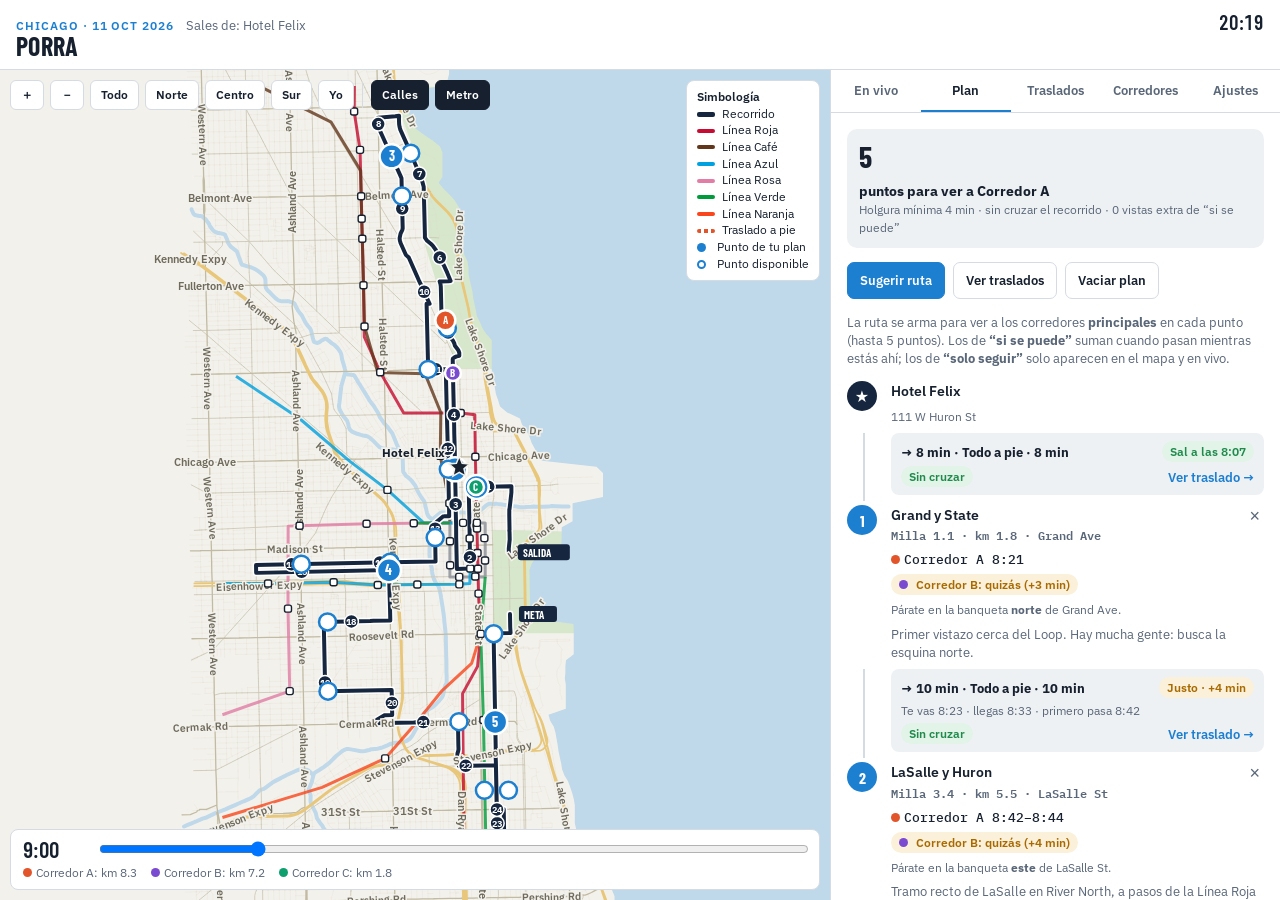
==== index.html @ 317a290d "Porra Chicago 2026: PWA con prioridades, proyección de ritmo, traslados sin cruzar el recorrido y mo" ====
<!doctype html>
<html lang="es">
<head>
<meta charset="utf-8">
<meta name="viewport" content="width=device-width, initial-scale=1, viewport-fit=cover">
<title>Porra · Maratón de Chicago</title>
<meta name="description" content="Asistente de porra para el Maratón de Chicago 2026: dónde ver a tus corredores, cómo moverte y si vas a tiempo.">
<meta name="theme-color" content="#16263F">
<link rel="manifest" href="manifest.webmanifest">
<link rel="icon" href="icons/icon-192.png">
<link rel="apple-touch-icon" href="icons/icon-192.png">
<meta name="apple-mobile-web-app-capable" content="yes">
<meta name="apple-mobile-web-app-status-bar-style" content="black-translucent">
<meta name="apple-mobile-web-app-title" content="Porra">
<link rel="preconnect" href="https://fonts.googleapis.com">
<link rel="stylesheet" href="https://fonts.googleapis.com/css2?family=Barlow+Condensed:wght@600;700&family=IBM+Plex+Sans:wght@400;500;600&family=IBM+Plex+Mono:wght@500&display=swap">
<link rel="stylesheet" href="css/app.css">
</head>
<body>
<div class="app" id="app">
<header>
  <div>
    <div class="race">Chicago · 11 oct 2026</div>
    <h1>Porra</h1>
  </div>
  <span class="sub" id="startLabel"></span>
  <div class="clock" id="clock"></div>
</header>
<div class="main">
  <div class="mapwrap" id="mapwrap">
    <svg id="map" role="img" aria-label="Mapa de calles con la ruta del maratón, estaciones del metro, tus puntos y corredores"></svg>
    <div class="ctrl">
      <button id="zin" aria-label="Acercar">＋</button>
      <button id="zout" aria-label="Alejar">－</button>
      <button data-view="all">Todo</button>
      <button data-view="north">Norte</button>
      <button data-view="center">Centro</button>
      <button data-view="south">Sur</button>
      <button id="vMe">Yo</button>
      <span class="sep"></span>
      <button id="tgStreets" aria-pressed="true">Calles</button>
      <button id="tgCTA" aria-pressed="true">Metro</button>
    </div>
    <div class="pickbar" id="pickbar" hidden><span id="picktext">Toca el mapa</span><button class="btn sm" id="pickcancel">Cancelar</button></div>
    <div class="hlbar" id="hlbar" hidden><span id="hltext"></span><button class="btn sm" id="hlclear">Quitar ruta</button></div>
    <details class="legend" id="legend">
      <summary>Simbología</summary>
      <div class="lg"><i style="background:var(--course);height:5px"></i>Recorrido</div>
      <div class="lg"><i style="background:#C60C30"></i>Línea Roja</div>
      <div class="lg"><i style="background:#62361B"></i>Línea Café</div>
      <div class="lg"><i style="background:#00A1DE"></i>Línea Azul</div>
      <div class="lg"><i style="background:#E27EA6"></i>Línea Rosa</div>
      <div class="lg"><i style="background:#009B3A"></i>Línea Verde</div>
      <div class="lg"><i style="background:#F9461C"></i>Línea Naranja</div>
      <div class="lg"><i style="background:repeating-linear-gradient(90deg,var(--hl) 0 4px,transparent 4px 7px)"></i>Traslado a pie</div>
      <div class="lg"><span class="dot" style="background:var(--accent)"></span>Punto de tu plan</div>
      <div class="lg"><span class="dot" style="background:var(--pin);border:2px solid var(--accent)"></span>Punto disponible</div>
    </details>
    <div class="scrub" id="scrubbox">
      <div class="t" id="scrubT">9:00</div>
      <input type="range" id="scrub" min="440" max="900" step="1" value="540" aria-label="Hora para ver dónde van los corredores">
      <div class="where" id="scrubW"></div>
    </div>
  </div>
  <div class="panel" id="panel">
    <div class="tabs" role="tablist">
      <button role="tab" id="tab-live" aria-selected="false">En vivo</button>
      <button role="tab" id="tab-plan" aria-selected="true">Plan</button>
      <button role="tab" id="tab-tr" aria-selected="false">Traslados</button>
      <button role="tab" id="tab-run" aria-selected="false">Corredores</button>
      <button role="tab" id="tab-set" aria-selected="false">Ajustes</button>
    </div>
    <section class="sec" id="pane-live" hidden></section>
    <section class="sec" id="pane-plan"></section>
    <section class="sec" id="pane-tr" hidden></section>
    <section class="sec" id="pane-run" hidden></section>
    <section class="sec" id="pane-set" hidden></section>
  </div>
</div>
</div>
<div class="toasts" id="toasts" aria-live="polite"></div>
<noscript>Esta app necesita JavaScript.</noscript>
<script type="module" src="js/main.js"></script>
</body>
</html>
---- css/app.css ----
/* Layout: street map as a wayfinding board on the left, race-day plan sheet on the right; stacks on phones. */
:root{
  --bg:#EEF1F4; --panel:#FFFFFF; --fg:#16202E; --muted:#5A6778; --line:#D5DBE3;
  --land:#F3F1EB; --water:#BFD9EA; --park:#D6E7CB; --st-l:#DDD9CE; --st-c:#CFCAB9; --st-a:#C2BBA3; --st-x:#E8C77A; --label:#6E6A5C; --label-halo:#F3F1EB;
  --course:#16263F; --halo:#FFFFFF; --accent:#1C7FD0; --accent-ink:#FFFFFF; --hl:#E2552B;
  --ra:#E2552B; --rb:#7A4BD0; --ok:#1F8A4C; --ok-bg:#E2F3E8; --warn:#A86A00; --warn-bg:#FBF0D9; --bad:#C0322B; --bad-bg:#FBE3E1;
  --pin:#FFFFFF; --chip:#EEF1F4;
  --f-display:"Barlow Condensed","Arial Narrow",system-ui,sans-serif;
  --f-body:"IBM Plex Sans",system-ui,-apple-system,"Segoe UI",sans-serif;
  --f-mono:"IBM Plex Mono",ui-monospace,Menlo,monospace;
}
@media (prefers-color-scheme: dark){:root:not([data-theme="light"]){
  --bg:#0F151E; --panel:#161E2A; --fg:#E6ECF3; --muted:#9AA7B8; --line:#2A3544;
  --land:#1A212B; --water:#123049; --park:#1B2F22; --st-l:#29313C; --st-c:#343D49; --st-a:#46505E; --st-x:#6B5A2E; --label:#8E99A8; --label-halo:#1A212B;
  --course:#8FC8F2; --halo:#0F151E; --accent:#4BA3EA; --accent-ink:#08121E; --hl:#FF7A50;
  --ra:#FF7A50; --rb:#A987F2; --ok:#5CC98A; --ok-bg:#15301F; --warn:#E3AE4A; --warn-bg:#33280F; --bad:#FF7A70; --bad-bg:#3A1A18;
  --pin:#1A222D; --chip:#1F2937; color-scheme:dark}}
:root[data-theme="dark"]{
  --bg:#0F151E; --panel:#161E2A; --fg:#E6ECF3; --muted:#9AA7B8; --line:#2A3544;
  --land:#1A212B; --water:#123049; --park:#1B2F22; --st-l:#29313C; --st-c:#343D49; --st-a:#46505E; --st-x:#6B5A2E; --label:#8E99A8; --label-halo:#1A212B;
  --course:#8FC8F2; --halo:#0F151E; --accent:#4BA3EA; --accent-ink:#08121E; --hl:#FF7A50;
  --ra:#FF7A50; --rb:#A987F2; --ok:#5CC98A; --ok-bg:#15301F; --warn:#E3AE4A; --warn-bg:#33280F; --bad:#FF7A70; --bad-bg:#3A1A18;
  --pin:#1A222D; --chip:#1F2937; color-scheme:dark}
[hidden]{display:none!important}
html,body{height:100%}
body{background:var(--bg);color:var(--fg);font-family:var(--f-body);font-size:14px;line-height:1.45}
*{box-sizing:border-box}
.app{display:grid;grid-template-rows:auto 1fr;height:100%}
header{display:flex;align-items:baseline;gap:12px;flex-wrap:wrap;padding:10px 16px;border-bottom:1px solid var(--line);background:var(--panel)}
header h1{font-family:var(--f-display);font-weight:700;font-size:26px;letter-spacing:.01em;margin:0;text-transform:uppercase;line-height:1}
header .sub{color:var(--muted);font-size:13px}
.main{display:grid;grid-template-columns:minmax(0,1fr) 450px;min-height:0}
.mapwrap{position:relative;min-height:0;background:var(--land);overflow:hidden;touch-action:none}
svg#map{width:100%;height:100%;display:block;cursor:grab;user-select:none;-webkit-user-select:none}
svg#map.drag{cursor:grabbing}
.panel{background:var(--panel);border-left:1px solid var(--line);overflow-y:auto;min-height:0}
@media (max-width:900px){
  .app{height:auto}
  .main{grid-template-columns:1fr}
  .mapwrap{height:66svh;min-height:430px}
  .panel{border-left:0;border-top:1px solid var(--line);overflow:visible}
}
.ctrl{position:absolute;top:10px;left:10px;display:flex;gap:6px;flex-wrap:wrap;max-width:calc(100% - 20px)}
.ctrl button{font:600 12px/1 var(--f-body);border:1px solid var(--line);background:var(--panel);color:var(--fg);padding:8px 10px;border-radius:6px;cursor:pointer}
.ctrl button:hover{border-color:var(--accent)}
.ctrl button[aria-pressed="true"]{background:var(--fg);color:var(--panel);border-color:var(--fg)}
.ctrl .sep{width:1px;background:var(--line);margin:2px 2px}
button:focus-visible,input:focus-visible,select:focus-visible,.pin:focus-visible{outline:2px solid var(--accent);outline-offset:2px}
.legend{position:absolute;right:10px;top:10px;background:var(--panel);border:1px solid var(--line);border-radius:8px;padding:8px 10px;font-size:11.5px;display:grid;gap:4px;max-width:190px}
.legend summary{cursor:pointer;font-weight:600;list-style:none}
.legend summary::-webkit-details-marker{display:none}
.lg{display:flex;align-items:center;gap:7px}
.lg i{display:inline-block;width:18px;height:4px;border-radius:2px;flex:none}
.hlbar[hidden]{display:none}
.hlbar{position:absolute;left:10px;right:10px;bottom:92px;background:var(--panel);border:1px solid var(--hl);border-radius:8px;padding:8px 10px;font-size:12.5px;display:flex;gap:10px;align-items:center;justify-content:space-between}
@media (max-width:900px){.ctrl{max-width:calc(100% - 128px)}.hlbar{bottom:100px}}
.scrub{position:absolute;left:10px;right:10px;bottom:10px;background:var(--panel);border:1px solid var(--line);border-radius:8px;padding:8px 12px;display:grid;grid-template-columns:auto 1fr;gap:4px 12px;align-items:center}
.scrub .t{font:600 22px/1 var(--f-display);font-variant-numeric:tabular-nums;min-width:62px}
.scrub input{width:100%}
.scrub .where{grid-column:1/-1;font-size:12px;color:var(--muted);display:flex;gap:14px;flex-wrap:wrap}
.dot{display:inline-block;width:9px;height:9px;border-radius:50%;margin-right:4px;vertical-align:0}
.tabs{display:flex;position:sticky;top:0;z-index:2;background:var(--panel);border-bottom:1px solid var(--line)}
.tabs button{flex:1;font:600 13px var(--f-body);padding:12px 4px;border:0;background:none;color:var(--muted);cursor:pointer;border-bottom:2px solid transparent}
.tabs button[aria-selected="true"]{color:var(--fg);border-bottom-color:var(--accent)}
.sec{padding:16px;display:grid;gap:14px}
h2{font:700 19px/1.1 var(--f-display);text-transform:uppercase;letter-spacing:.03em;margin:0}
h3{font:600 14px var(--f-body);margin:0}
.note{font-size:12.5px;color:var(--muted);margin:0}
.runner{border:1px solid var(--line);border-radius:10px;padding:12px;display:grid;gap:10px}
.runner .hd{display:flex;align-items:center;gap:8px}
.runner .sw{width:12px;height:12px;border-radius:50%}
.grid2{display:grid;grid-template-columns:1fr 1fr;gap:10px}
label{display:grid;gap:4px;font-size:12px;color:var(--muted);min-width:0}
input[type=text],input[type=time],input[type=number],select{font:500 14px var(--f-body);color:var(--fg);background:var(--bg);border:1px solid var(--line);border-radius:6px;padding:7px 8px;width:100%;min-width:0}
.derived{font:500 12.5px var(--f-mono);color:var(--fg);background:var(--chip);border-radius:6px;padding:6px 8px}
.chk{display:flex;gap:8px;align-items:center;color:var(--fg);font-size:13px}
.live{display:grid;gap:8px;padding:10px;border-radius:8px;background:var(--chip)}
.btnrow{display:flex;gap:8px;flex-wrap:wrap}
.btn{font:600 13px var(--f-body);border:1px solid var(--line);background:var(--panel);color:var(--fg);padding:9px 12px;border-radius:7px;cursor:pointer}
.btn.primary{background:var(--accent);color:var(--accent-ink);border-color:var(--accent)}
.btn.sm{padding:6px 10px;font-size:12px}
.summary{display:flex;gap:10px;align-items:center;flex-wrap:wrap;padding:12px;border-radius:10px;background:var(--chip)}
.summary .big{font:700 30px/1 var(--f-display)}
.chip{display:inline-flex;align-items:center;gap:4px;font:600 11.5px var(--f-body);padding:3px 8px;border-radius:99px;white-space:nowrap}
.chip.ok{background:var(--ok-bg);color:var(--ok)}.chip.warn{background:var(--warn-bg);color:var(--warn)}.chip.bad{background:var(--bad-bg);color:var(--bad)}
.stop{display:grid;grid-template-columns:34px minmax(0,1fr);gap:0 10px}
.num{width:30px;height:30px;border-radius:50%;background:var(--accent);color:var(--accent-ink);display:grid;place-items:center;font:700 16px var(--f-display);flex:none}
.num.home{background:var(--course);color:var(--halo)}
.stop .rail{grid-column:1;justify-self:center;width:2px;background:var(--line);margin:4px 0}
.stop .body{min-width:0;display:grid;gap:6px;padding-bottom:4px}
.stop .ttl{display:flex;justify-content:space-between;gap:8px;align-items:start}
.stop .ttl b{font-weight:600}
.mile{font:600 12px var(--f-mono);color:var(--muted)}
.times{display:flex;gap:12px;flex-wrap:wrap;font:500 13px var(--f-mono)}
.leg{grid-column:2;font-size:12.5px;padding:8px 10px;border-radius:8px;background:var(--chip);display:grid;gap:4px;margin:4px 0 10px}
.leg .row{display:flex;justify-content:space-between;gap:8px;align-items:center;flex-wrap:wrap}
.linkbtn{border:0;background:none;color:var(--accent);font:600 12.5px var(--f-body);padding:0;cursor:pointer;text-align:left}
.x{border:0;background:none;color:var(--muted);cursor:pointer;font-size:18px;line-height:1;padding:2px 4px}
.spotlist{display:grid;gap:8px}
.spot{border:1px solid var(--line);border-radius:10px;padding:10px 12px;display:grid;gap:5px}
.spot.sel{border-color:var(--accent);box-shadow:inset 3px 0 0 var(--accent)}
.spot .top{display:flex;justify-content:space-between;gap:8px;align-items:center}
.tip{font-size:12.5px;color:var(--muted)}
.sets{display:grid;grid-template-columns:1fr 1fr;gap:10px}
.small{font-size:12px;color:var(--muted)}
ul.facts{margin:0;padding-left:18px;display:grid;gap:6px;font-size:13px}
/* transfers */
.tcard{border:1px solid var(--line);border-radius:12px;overflow:hidden}
.tcard.on{border-color:var(--hl)}
.thead{display:flex;gap:10px;align-items:center;padding:12px;background:var(--chip);flex-wrap:wrap}
.thead .pair{display:flex;align-items:center;gap:6px;font:700 15px var(--f-display);text-transform:uppercase;letter-spacing:.02em}
.thead .grow{flex:1;min-width:0}
.tsum{display:grid;grid-template-columns:repeat(3,minmax(0,1fr));gap:1px;background:var(--line);border-top:1px solid var(--line);border-bottom:1px solid var(--line)}
.tsum div{background:var(--panel);padding:8px 10px;display:grid;gap:2px}
.tsum b{font:600 18px/1 var(--f-display);font-variant-numeric:tabular-nums}
.tsum span{font-size:11px;color:var(--muted);text-transform:uppercase;letter-spacing:.05em}
ol.steps{list-style:none;margin:0;padding:12px;display:grid;gap:0}
ol.steps li{display:grid;grid-template-columns:52px 22px minmax(0,1fr);gap:0 8px;position:relative}
ol.steps .clk{font:500 12.5px var(--f-mono);color:var(--muted);padding-top:1px;text-align:right}
ol.steps .ic{display:grid;justify-items:center}
ol.steps .ic i{width:14px;height:14px;border-radius:50%;border:3px solid var(--fg);background:var(--panel);margin-top:2px;flex:none}
ol.steps .ic::after{content:"";width:3px;flex:1;min-height:14px;background:var(--seg,var(--line))}
ol.steps li.walk .ic::after{background:repeating-linear-gradient(var(--muted) 0 3px,transparent 3px 7px);width:2px}
ol.steps li:last-child .ic::after{display:none}
ol.steps .tx{padding-bottom:12px;font-size:13px;display:grid;gap:3px}
ol.steps .tx .s{font-size:12px;color:var(--muted)}
.lchip{display:inline-block;font:700 11px var(--f-body);color:#fff;padding:2px 7px;border-radius:4px;margin-right:4px}
.warnbox{margin:0 12px 12px;padding:8px 10px;border-radius:8px;background:var(--warn-bg);color:var(--warn);font-size:12.5px}
.tfoot{display:flex;gap:8px;flex-wrap:wrap;padding:0 12px 12px}
fieldset.opts{border:0;margin:0;padding:10px 12px 0;display:grid;gap:6px}
fieldset.opts legend{padding:0 0 4px}
.opt{display:grid;grid-template-columns:auto minmax(0,1fr);gap:10px;align-items:start;border:1px solid var(--line);border-radius:9px;padding:9px 10px;cursor:pointer;color:var(--fg);font-size:13px}
.opt.sel{border-color:var(--accent);box-shadow:inset 3px 0 0 var(--accent)}
.opt input{margin-top:3px}
.ob{display:grid;gap:4px;min-width:0}
.orow{display:flex;justify-content:space-between;gap:8px;align-items:center;flex-wrap:wrap}
.omin{font:700 17px var(--f-display);font-variant-numeric:tabular-nums}
.ochips{display:flex;gap:4px;flex-wrap:wrap}
ol.steps ul.dirs li{display:list-item;grid-template-columns:none;position:static}
ul.dirs{margin:4px 0 0;padding-left:16px;display:grid;gap:2px;font-size:12.5px;color:var(--fg)}
ul.dirs li.x{color:var(--warn);font-weight:500}
@media (prefers-reduced-motion:reduce){*{transition:none!important}}

/* ---- app shell additions ---- */
html,body{margin:0}
body{-webkit-font-smoothing:antialiased;-webkit-tap-highlight-color:transparent}
:root{padding-top:env(safe-area-inset-top,0px)}
header .race{font:600 12px var(--f-body);color:var(--accent);text-transform:uppercase;letter-spacing:.08em}
header .clock{margin-left:auto;font:600 20px var(--f-display);font-variant-numeric:tabular-nums;display:flex;gap:8px;align-items:center}
header .clock .sim{font:600 10.5px var(--f-body);background:var(--warn-bg);color:var(--warn);padding:2px 6px;border-radius:99px;text-transform:uppercase;letter-spacing:.05em}
svg#map.picking{cursor:crosshair}
.pickbar{position:absolute;left:10px;right:10px;top:52px;background:var(--accent);color:var(--accent-ink);border-radius:8px;padding:10px 12px;font-weight:600;display:flex;justify-content:space-between;align-items:center;gap:10px}
.tabs button{font-size:12.5px}
@media (max-width:900px){.mapwrap{height:46svh;min-height:340px}.app.livemode .mapwrap{height:34svh;min-height:260px}}
/* segmented */
.seg{display:inline-flex;border:1px solid var(--line);border-radius:8px;overflow:hidden}
.seg button{border:0;background:var(--panel);color:var(--muted);font:600 12px var(--f-body);padding:7px 10px;cursor:pointer}
.seg button+button{border-left:1px solid var(--line)}
.seg button[aria-pressed="true"]{background:var(--fg);color:var(--panel)}
.prio1{background:var(--accent);color:var(--accent-ink)}.prio2{background:var(--chip);color:var(--fg)}.prio3{background:transparent;color:var(--muted);border:1px solid var(--line)}
.pchip{font:700 10.5px var(--f-body);padding:2px 7px;border-radius:99px;text-transform:uppercase;letter-spacing:.04em}
.runner .hd{justify-content:space-between;flex-wrap:wrap}
.runner .hd .who{display:flex;gap:8px;align-items:center;min-width:0}
.runner input.color{width:28px;height:28px;padding:0;border:0;background:none}
.cps{display:grid;grid-template-columns:repeat(auto-fill,minmax(118px,1fr));gap:6px}
.cp{display:grid;grid-template-columns:1fr auto;gap:4px;align-items:center;border:1px solid var(--line);border-radius:8px;padding:5px 6px}
.cp.done{border-color:var(--ok);background:var(--ok-bg)}
.cp b{font:600 12px var(--f-body)}
.cp .v{grid-column:1/-1;display:flex;gap:4px}
.cp input[type=time]{padding:4px 5px;font-size:13px}
.cp .exp{font:500 11px var(--f-mono);color:var(--muted)}
.btn.xs{padding:4px 7px;font-size:11.5px;border-radius:6px}
.btn.danger{color:var(--bad);border-color:var(--bad)}
.stat{display:grid;grid-template-columns:repeat(3,minmax(0,1fr));gap:1px;background:var(--line);border-radius:8px;overflow:hidden}
.stat div{background:var(--panel);padding:7px 9px;display:grid;gap:1px}
.stat span{font-size:10.5px;color:var(--muted);text-transform:uppercase;letter-spacing:.05em}
.stat b{font:600 15px var(--f-mono)}
/* live */
.livecard{border-radius:14px;padding:14px;display:grid;gap:10px;border:2px solid var(--line)}
.livecard.ok{border-color:var(--ok)}.livecard.tight{border-color:var(--warn)}.livecard.late{border-color:var(--bad)}
.livecard .top{display:flex;gap:10px;align-items:center}
.livecard .top .grow{flex:1;min-width:0}
.bigslack{font:700 44px/0.95 var(--f-display);font-variant-numeric:tabular-nums}
.bigslack.ok{color:var(--ok)}.bigslack.tight{color:var(--warn)}.bigslack.late{color:var(--bad)}
.bigslack small{display:block;font:600 11px var(--f-body);text-transform:uppercase;letter-spacing:.06em;color:var(--muted)}
.instr{font-size:14px;padding:10px 12px;border-radius:10px;background:var(--chip)}
.phase{display:flex;gap:6px;flex-wrap:wrap}
.phase button{flex:1 1 auto;border:1px solid var(--line);background:var(--panel);color:var(--fg);border-radius:8px;padding:9px 8px;font:600 12.5px var(--f-body);cursor:pointer}
.phase button[aria-pressed="true"]{background:var(--fg);color:var(--panel);border-color:var(--fg)}
.lr{display:grid;grid-template-columns:auto minmax(0,1fr) auto;gap:10px;align-items:center;padding:10px 0;border-bottom:1px solid var(--line)}
.lr:last-child{border-bottom:0}
.lr .sw{width:12px;height:12px;border-radius:50%}
.lr .nm{font-weight:600}
.lr .meta{font-size:12px;color:var(--muted)}
.feed{display:grid;gap:6px}
.feed .it{font-size:12.5px;padding:7px 9px;border-radius:8px;background:var(--chip)}
.feed .it.l2{background:var(--warn-bg)}.feed .it.l3{background:var(--bad-bg)}
.feed .it time{font:500 11px var(--f-mono);color:var(--muted);margin-right:6px}
.toasts{position:fixed;left:50%;transform:translateX(-50%);bottom:calc(16px + env(safe-area-inset-bottom,0px));z-index:50;display:grid;gap:8px;width:min(520px,calc(100% - 32px))}
.toast{background:var(--fg);color:var(--panel);padding:11px 14px;border-radius:10px;font-size:13.5px;box-shadow:0 6px 24px rgb(0 0 0 / .25)}
.toast.tight{background:var(--warn);color:#fff}.toast.late{background:var(--bad);color:#fff}
.gpsline{font-size:12px;color:var(--muted);display:flex;gap:10px;flex-wrap:wrap;align-items:center}
.dotlive{width:8px;height:8px;border-radius:50%;background:var(--ok);display:inline-block;animation:pulse 1.6s infinite}
@keyframes pulse{50%{opacity:.3}}
@media (prefers-reduced-motion:reduce){.dotlive{animation:none}}
.searchres{display:grid;gap:4px}
.searchres button{text-align:left;border:1px solid var(--line);background:var(--panel);color:var(--fg);border-radius:8px;padding:8px 10px;cursor:pointer;font-size:13px}
details.box{border:1px solid var(--line);border-radius:10px;padding:10px 12px}
details.box summary{cursor:pointer;font-weight:600}
.kv{display:grid;grid-template-columns:auto 1fr;gap:4px 12px;font-size:13px}
@media (max-width:600px){
  header{padding:8px 16px;gap:8px;align-items:center;flex-wrap:nowrap}
  header h1{font-size:22px}
  header .sub{display:none}
  header .clock{font-size:18px}
  .ctrl [data-view="north"],.ctrl [data-view="center"],.ctrl [data-view="south"],.ctrl .sep{display:none}
  .ctrl button{padding:7px 9px}
  .legend{font-size:11px}
  .toast{font-size:13px;padding:9px 12px}
  .bigslack{font-size:38px}
}
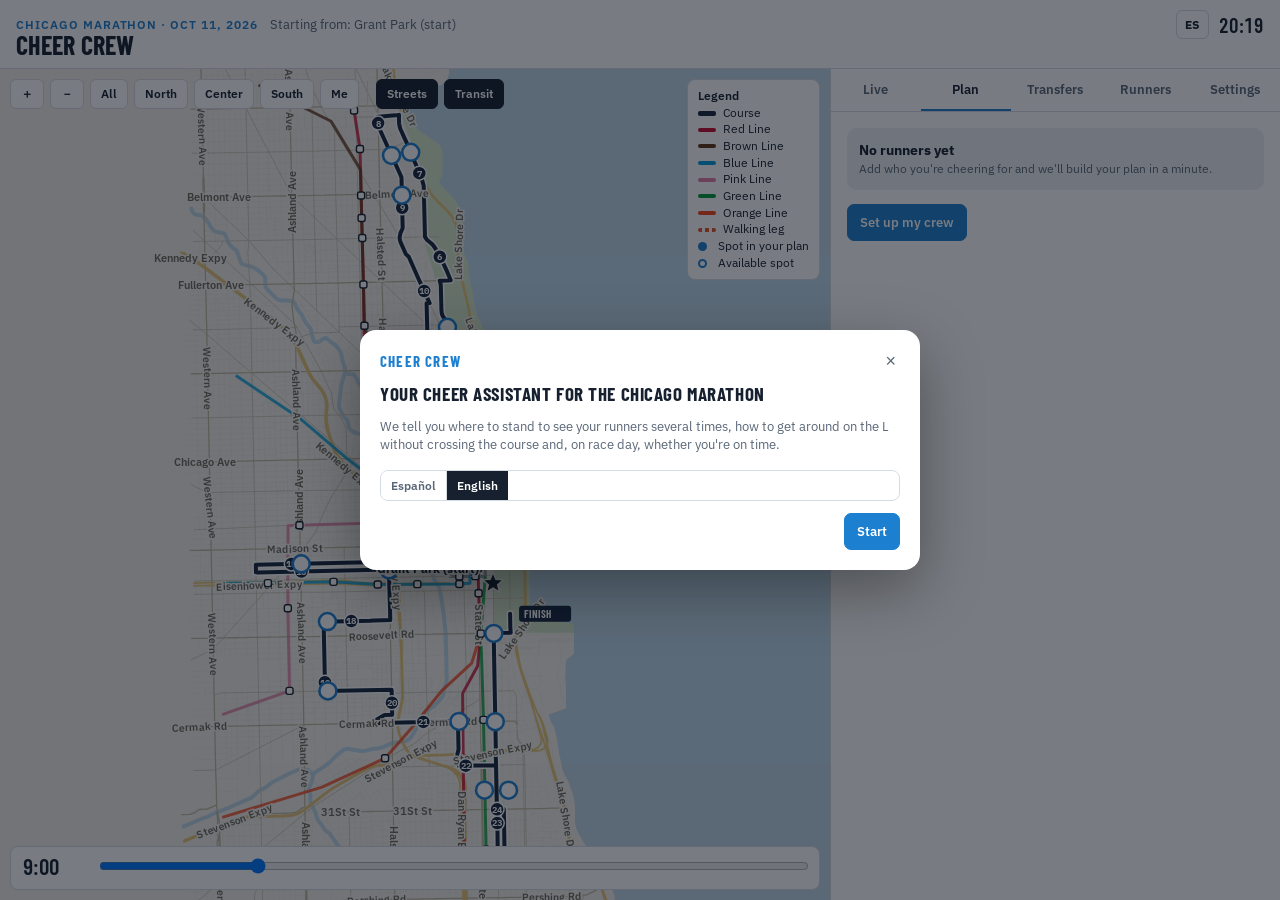
==== commit 79cca679: "Cheer Crew v2: bienvenida guiada, inglés/español, compartir plan por link, corrales, alarma de llega" ====
--- a/index.html
+++ b/index.html
@@ -3,15 +3,15 @@
 <head>
 <meta charset="utf-8">
 <meta name="viewport" content="width=device-width, initial-scale=1, viewport-fit=cover">
-<title>Porra · Maratón de Chicago</title>
-<meta name="description" content="Asistente de porra para el Maratón de Chicago 2026: dónde ver a tus corredores, cómo moverte y si vas a tiempo.">
+<title>Cheer Crew · Chicago Marathon</title>
+<meta name="description" content="Cheer Crew: your spectator assistant for the 2026 Chicago Marathon — where to cheer, how to get around by CTA, and whether you are on time.">
 <meta name="theme-color" content="#16263F">
 <link rel="manifest" href="manifest.webmanifest">
 <link rel="icon" href="icons/icon-192.png">
 <link rel="apple-touch-icon" href="icons/icon-192.png">
 <meta name="apple-mobile-web-app-capable" content="yes">
 <meta name="apple-mobile-web-app-status-bar-style" content="black-translucent">
-<meta name="apple-mobile-web-app-title" content="Porra">
+<meta name="apple-mobile-web-app-title" content="Cheer Crew">
 <link rel="preconnect" href="https://fonts.googleapis.com">
 <link rel="stylesheet" href="https://fonts.googleapis.com/css2?family=Barlow+Condensed:wght@600;700&family=IBM+Plex+Sans:wght@400;500;600&family=IBM+Plex+Mono:wght@500&display=swap">
 <link rel="stylesheet" href="css/app.css">
@@ -20,55 +20,55 @@
 <div class="app" id="app">
 <header>
   <div>
-    <div class="race">Chicago · 11 oct 2026</div>
-    <h1>Porra</h1>
+    <div class="race" data-i18n="Maratón de Chicago · 11 oct 2026">Maratón de Chicago · 11 oct 2026</div>
+    <h1>Cheer Crew</h1>
   </div>
   <span class="sub" id="startLabel"></span>
-  <div class="clock" id="clock"></div>
+  <div class="hright"><button class="langbtn" id="langBtn" aria-label="Language">EN</button><div class="clock" id="clock"></div></div>
 </header>
 <div class="main">
   <div class="mapwrap" id="mapwrap">
-    <svg id="map" role="img" aria-label="Mapa de calles con la ruta del maratón, estaciones del metro, tus puntos y corredores"></svg>
+    <svg id="map" role="img" data-i18n-aria="Mapa de calles con la ruta del maratón, estaciones del metro, tus puntos y corredores" aria-label="map"></svg>
     <div class="ctrl">
-      <button id="zin" aria-label="Acercar">＋</button>
-      <button id="zout" aria-label="Alejar">－</button>
-      <button data-view="all">Todo</button>
-      <button data-view="north">Norte</button>
-      <button data-view="center">Centro</button>
-      <button data-view="south">Sur</button>
-      <button id="vMe">Yo</button>
+      <button id="zin" data-i18n-aria="Acercar" aria-label="+">＋</button>
+      <button id="zout" data-i18n-aria="Alejar" aria-label="-">－</button>
+      <button data-view="all" data-i18n="Todo">Todo</button>
+      <button data-view="north" data-i18n="Norte">Norte</button>
+      <button data-view="center" data-i18n="Centro">Centro</button>
+      <button data-view="south" data-i18n="Sur">Sur</button>
+      <button id="vMe" data-i18n="Yo">Yo</button>
       <span class="sep"></span>
-      <button id="tgStreets" aria-pressed="true">Calles</button>
-      <button id="tgCTA" aria-pressed="true">Metro</button>
+      <button id="tgStreets" aria-pressed="true" data-i18n="Calles">Calles</button>
+      <button id="tgCTA" aria-pressed="true" data-i18n="Metro">Metro</button>
     </div>
-    <div class="pickbar" id="pickbar" hidden><span id="picktext">Toca el mapa</span><button class="btn sm" id="pickcancel">Cancelar</button></div>
-    <div class="hlbar" id="hlbar" hidden><span id="hltext"></span><button class="btn sm" id="hlclear">Quitar ruta</button></div>
+    <div class="pickbar" id="pickbar" hidden><span id="picktext">Toca el mapa</span><button class="btn sm" id="pickcancel" data-i18n="Cancelar">Cancelar</button></div>
+    <div class="hlbar" id="hlbar" hidden><span id="hltext"></span><button class="btn sm" id="hlclear" data-i18n="Quitar ruta">Quitar ruta</button></div>
     <details class="legend" id="legend">
-      <summary>Simbología</summary>
-      <div class="lg"><i style="background:var(--course);height:5px"></i>Recorrido</div>
-      <div class="lg"><i style="background:#C60C30"></i>Línea Roja</div>
-      <div class="lg"><i style="background:#62361B"></i>Línea Café</div>
-      <div class="lg"><i style="background:#00A1DE"></i>Línea Azul</div>
-      <div class="lg"><i style="background:#E27EA6"></i>Línea Rosa</div>
-      <div class="lg"><i style="background:#009B3A"></i>Línea Verde</div>
-      <div class="lg"><i style="background:#F9461C"></i>Línea Naranja</div>
-      <div class="lg"><i style="background:repeating-linear-gradient(90deg,var(--hl) 0 4px,transparent 4px 7px)"></i>Traslado a pie</div>
-      <div class="lg"><span class="dot" style="background:var(--accent)"></span>Punto de tu plan</div>
-      <div class="lg"><span class="dot" style="background:var(--pin);border:2px solid var(--accent)"></span>Punto disponible</div>
+      <summary data-i18n="Simbología">Simbología</summary>
+      <div class="lg"><i style="background:var(--course);height:5px"></i><span data-i18n="Recorrido">Recorrido</span></div>
+      <div class="lg"><i style="background:#C60C30"></i><span data-i18n="Línea Roja">Línea Roja</span></div>
+      <div class="lg"><i style="background:#62361B"></i><span data-i18n="Línea Café">Línea Café</span></div>
+      <div class="lg"><i style="background:#00A1DE"></i><span data-i18n="Línea Azul">Línea Azul</span></div>
+      <div class="lg"><i style="background:#E27EA6"></i><span data-i18n="Línea Rosa">Línea Rosa</span></div>
+      <div class="lg"><i style="background:#009B3A"></i><span data-i18n="Línea Verde">Línea Verde</span></div>
+      <div class="lg"><i style="background:#F9461C"></i><span data-i18n="Línea Naranja">Línea Naranja</span></div>
+      <div class="lg"><i style="background:repeating-linear-gradient(90deg,var(--hl) 0 4px,transparent 4px 7px)"></i><span data-i18n="Traslado a pie">Traslado a pie</span></div>
+      <div class="lg"><span class="dot" style="background:var(--accent)"></span><span data-i18n="Punto de tu plan">Punto de tu plan</span></div>
+      <div class="lg"><span class="dot" style="background:var(--pin);border:2px solid var(--accent)"></span><span data-i18n="Punto disponible">Punto disponible</span></div>
     </details>
     <div class="scrub" id="scrubbox">
       <div class="t" id="scrubT">9:00</div>
-      <input type="range" id="scrub" min="440" max="900" step="1" value="540" aria-label="Hora para ver dónde van los corredores">
+      <input type="range" id="scrub" min="440" max="900" step="1" value="540" data-i18n-aria="Hora para ver dónde van los corredores" aria-label="time">
       <div class="where" id="scrubW"></div>
     </div>
   </div>
   <div class="panel" id="panel">
     <div class="tabs" role="tablist">
-      <button role="tab" id="tab-live" aria-selected="false">En vivo</button>
-      <button role="tab" id="tab-plan" aria-selected="true">Plan</button>
-      <button role="tab" id="tab-tr" aria-selected="false">Traslados</button>
-      <button role="tab" id="tab-run" aria-selected="false">Corredores</button>
-      <button role="tab" id="tab-set" aria-selected="false">Ajustes</button>
+      <button role="tab" id="tab-live" aria-selected="false" data-i18n="En vivo">En vivo</button>
+      <button role="tab" id="tab-plan" aria-selected="true" data-i18n="Plan">Plan</button>
+      <button role="tab" id="tab-tr" aria-selected="false" data-i18n="Traslados">Traslados</button>
+      <button role="tab" id="tab-run" aria-selected="false" data-i18n="Corredores">Corredores</button>
+      <button role="tab" id="tab-set" aria-selected="false" data-i18n="Ajustes">Ajustes</button>
     </div>
     <section class="sec" id="pane-live" hidden></section>
     <section class="sec" id="pane-plan"></section>
@@ -79,6 +79,8 @@
 </div>
 </div>
 <div class="toasts" id="toasts" aria-live="polite"></div>
+<div class="sheet" id="sheet" hidden></div>
+<div class="alarm" id="alarm" hidden></div>
 <noscript>Esta app necesita JavaScript.</noscript>
 <script type="module" src="js/main.js"></script>
 </body>
--- a/css/app.css
+++ b/css/app.css
@@ -220,3 +220,32 @@
   .toast{font-size:13px;padding:9px 12px}
   .bigslack{font-size:38px}
 }
+/* ---- v2: brand, language, sheet (wizard/import), alarm ---- */
+.hright{margin-left:auto;display:flex;align-items:center;gap:10px}
+header .clock{margin-left:0}
+.langbtn{font:700 12px var(--f-body);letter-spacing:.06em;border:1px solid var(--line);background:var(--panel);color:var(--fg);border-radius:6px;padding:6px 8px;cursor:pointer}
+.sheet{position:fixed;inset:0;z-index:60;background:rgb(10 16 26 / .55);display:grid;place-items:center;padding:16px;padding-top:max(16px,env(safe-area-inset-top,0px));padding-bottom:max(16px,env(safe-area-inset-bottom,0px));overflow-y:auto}
+.sheetbox{background:var(--panel);color:var(--fg);border-radius:16px;padding:20px;width:min(560px,100%);display:grid;gap:12px;box-shadow:0 20px 60px rgb(0 0 0 / .35);max-height:100%;overflow-y:auto}
+.wiz .wtop{display:flex;align-items:center;gap:10px}
+.wiz .brand{font:700 15px var(--f-display);text-transform:uppercase;letter-spacing:.08em;color:var(--accent)}
+.wiz .wtop .x{margin-left:auto}
+.wdots{display:flex;gap:6px}
+.wdot{width:22px;height:5px;border-radius:3px;background:var(--line)}
+.wdot.on{background:var(--accent)}.wdot.done{background:var(--ok)}
+.wfoot{justify-content:flex-end}
+.wrs{display:grid;gap:10px}
+.wr{border:1px solid var(--line);border-radius:12px;padding:10px;display:grid;gap:8px}
+.wrh{display:flex;gap:8px;align-items:center}
+.wrh .sw{width:12px;height:12px;border-radius:50%;flex:none}
+.wrh input{flex:1}
+.facts .dot{margin-right:6px}
+.alarm{position:fixed;inset:0;z-index:70;display:grid;place-items:center;padding:16px;background:rgb(10 16 26 / .6)}
+.alarmbox{background:var(--panel);border:4px solid var(--rc,var(--accent));border-radius:20px;padding:22px;width:min(440px,100%);display:grid;gap:10px;text-align:center;box-shadow:0 20px 60px rgb(0 0 0 / .4)}
+.alname{font:700 26px/1.1 var(--f-display);text-transform:uppercase;display:flex;gap:10px;align-items:center;justify-content:center}
+.alname .sw{width:16px;height:16px;border-radius:50%;background:var(--rc)}
+.alcd{font:700 84px/1 var(--f-display);font-variant-numeric:tabular-nums;color:var(--rc,var(--accent))}
+.alsub{color:var(--muted);font-size:13px}
+.alarmbox .btnrow{justify-content:center}
+@media (prefers-reduced-motion:no-preference){.alarmbox{animation:alpop .35s ease-out}@keyframes alpop{from{transform:scale(.92);opacity:.4}}}
+@media (max-width:600px){header>div:first-child{min-width:0}header .race{white-space:nowrap;overflow:hidden;text-overflow:ellipsis;font-size:10.5px}.hright{gap:6px}header .clock .sim{display:none}}
+.alname .sw{flex:none}
